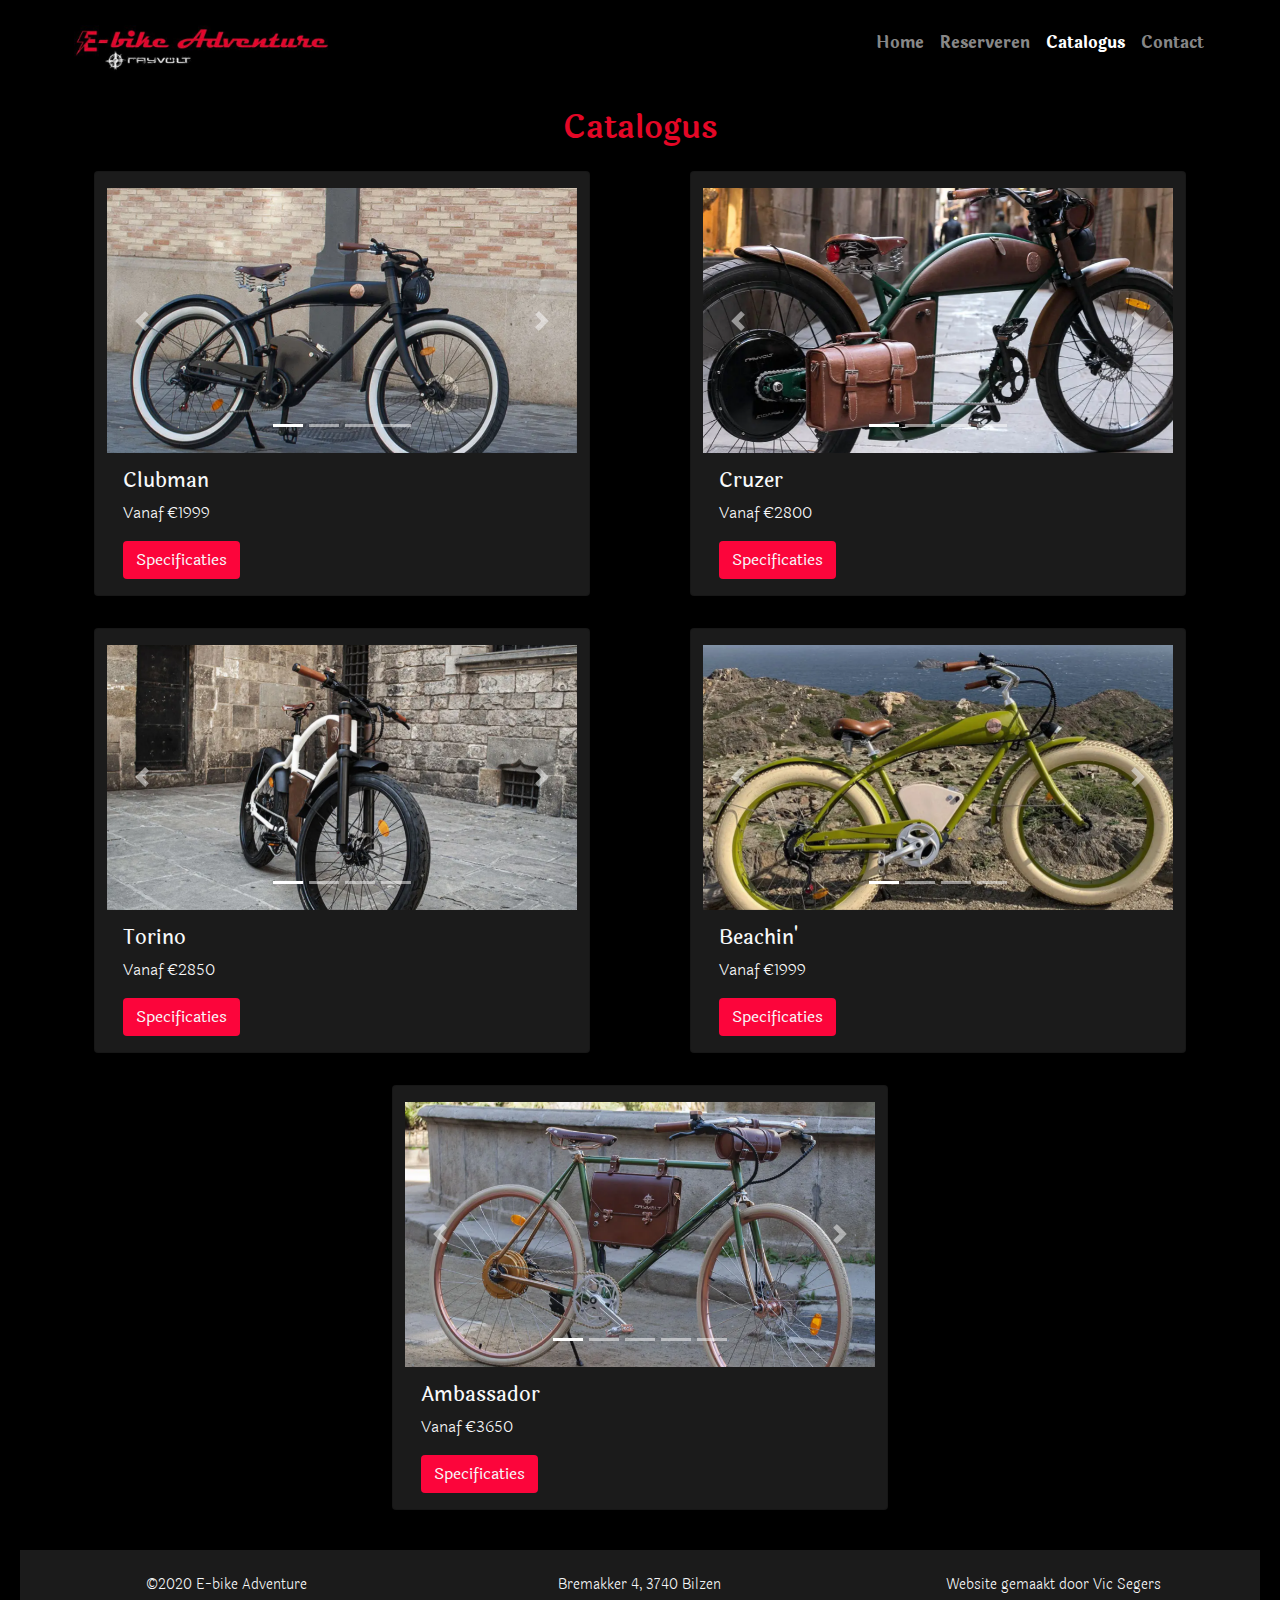
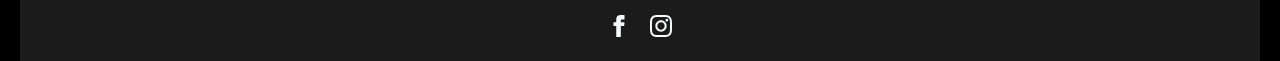
==== catalogus.html @ 477e7f8b "Fixed catalogus image bug" ====
<!DOCTYPE html>
<html lang="nl">
<head>
  <meta charset="UTF-8">
  <meta name="viewport" content="width=device-width, initial-scale=1.0">
  <title>Catalogus - E-bike Adventure</title>
  <link rel="apple-touch-icon" sizes="57x57" href="images/favicon/apple-icon-57x57.png" />
  <link rel="apple-touch-icon" sizes="60x60" href="images/favicon/apple-icon-60x60.png" />
  <link rel="apple-touch-icon" sizes="72x72" href="images/favicon/apple-icon-72x72.png" />
  <link rel="apple-touch-icon" sizes="76x76" href="images/favicon/apple-icon-76x76.png" />
  <link rel="apple-touch-icon" sizes="114x114" href="images/favicon/apple-icon-114x114.png" />
  <link rel="apple-touch-icon" sizes="120x120" href="images/favicon/apple-icon-120x120.png" />
  <link rel="apple-touch-icon" sizes="144x144" href="images/favicon/apple-icon-144x144.png" />
  <link rel="apple-touch-icon" sizes="152x152" href="images/favicon/apple-icon-152x152.png" />
  <link rel="apple-touch-icon" sizes="180x180" href="images/favicon/apple-icon-180x180.png" />
  <link rel="icon" type="image/png" sizes="192x192"  href="images/favicon/android-icon-192x192.png" />
  <link rel="icon" type="image/png" sizes="32x32" href="images/favicon/favicon-32x32.png" />
  <link rel="icon" type="image/png" sizes="96x96" href="images/favicon/favicon-96x96.png" />
  <link rel="icon" type="image/png" sizes="16x16" href="images/favicon/favicon-16x16.png" />
  <link rel="manifest" href="images/favicon/manifest.json" />
  <meta name="msapplication-TileColor" content="#ffffff" />
  <meta name="msapplication-TileImage" content="images/favicon/ms-icon-144x144.png" />
  <meta name="theme-color" content="#ffffff" />
  <link rel="stylesheet" id="Laila-css" href="https://fonts.googleapis.com/css?family=Laila%3A1%2C300%2C400%2C400italic%2C700&amp;ver=5.5.1" type="text/css" media="all">
  <link rel="stylesheet" href="bootstrap/css/bootstrap.min.css" />
  <link rel="stylesheet" href="styles/style.css" />
</head>
<body class="m-auto bg-black text-light">
  <header class="w-100">
    <nav class="w-100 navbar navbar-expand-md navbar-dark px-5 justify-content-between fixed-top m-auto bg-black">
      <a class="navbar-brand mr-auto" href="index.html">
        <img id="logo" src="assets/logos/e-bike-adventure-logo.jpeg" alt="E-bike Adventure logo" />
      </a>
      <button class="navbar-toggler" type="button" data-toggle="collapse" data-target="#navbarNavAltMarkup" aria-controls="navbarNavAltMarkup" aria-expanded="false" aria-label="Toggle navigation">
        <span class="navbar-toggler-icon"></span>
      </button>
      <div class="collapse navbar-collapse ml-auto" id="navbarNavAltMarkup">
        <div class="navbar-nav ml-auto text-right font-weight-bold">
          <a class="nav-item nav-link" href="index.html">Home</a>
          <a class="nav-item nav-link" href="reserveren.html">Reserveren</a>
          <a class="nav-item nav-link active" href="#">Catalogus <span class="sr-only">(current)</span></a>
          <a class="nav-item nav-link" href="contact.html">Contact</a>
        </div>
      </div>
    </nav>
  </header>
  <main class="p-4">
    <section>
      <h2 class="text-center">Catalogus</h2>
      <div class="m-0 w-100 row justify-content-center">
        <!-- Clubman -->
        <div class="card col-lg-5 col-md-12 col-sm-12 my-3 bg-gray pt-3">
          <div id="clubmanCarousel" class="card-img-top carousel slide" data-ride="carousel" data-interval="false">
            <div class="carousel-inner">
              <ol class="carousel-indicators">
                <li data-target="#clubmanCarousel" data-slide-to="0" class="active"></li>
                <li data-target="#clubmanCarousel" data-slide-to="1"></li>
                <li data-target="#clubmanCarousel" data-slide-to="2"></li>
                <li data-target="#clubmanCarousel" data-slide-to="3"></li>
              </ol>
              <div class="carousel-item embed-responsive embed-responsive-16by9 active">
                <img class="embed-responsive-item" src="assets/images/bikes/clubman/clubman1.png" alt="Eerste foto van de Clubman">
              </div>
              <div class="carousel-item embed-responsive embed-responsive-16by9">
                <img class="embed-responsive-item" src="assets/images/bikes/clubman/clubman2.png" alt="Tweede foto van de Clubman">
              </div>
              <div class="carousel-item embed-responsive embed-responsive-16by9">
                <img class="embed-responsive-item" src="assets/images/bikes/clubman/clubman3.png" alt="Derde foto van de Clubman">
              </div>
              <div class="carousel-item embed-responsive embed-responsive-16by9">
                <img class="embed-responsive-item" src="assets/images/bikes/clubman/clubman4.png" alt="Vierde foto van de Clubman">
              </div>
            </div>
            <a class="carousel-control-prev" href="#clubmanCarousel" role="button" data-slide="prev">
              <span class="carousel-control-prev-icon" aria-hidden="true"></span>
              <span class="sr-only">Previous</span>
            </a>
            <a class="carousel-control-next" href="#clubmanCarousel" role="button" data-slide="next">
              <span class="carousel-control-next-icon" aria-hidden="true"></span>
              <span class="sr-only">Next</span>
            </a>
          </div>
          <div class="card-body">
            <h5 class="card-title">Clubman</h5>
            <p class="card-text">Vanaf €1999</p>
            <a href="https://www.rayvoltbike.com/product/clubman/" target="_blank" class="btn text-light bg-red">Specificaties</a>
          </div>
        </div>
        <!-- Cruzer -->
        <div class="card col-lg-5 offset-lg-1 col-md-12 col-sm-12 my-3 bg-gray pt-3">
          <div id="cruzerCarousel" class="card-img-top carousel slide" data-ride="carousel" data-interval="false">
            <div class="carousel-inner">
              <ol class="carousel-indicators">
                <li data-target="#cruzerCarousel" data-slide-to="0" class="active"></li>
                <li data-target="#cruzerCarousel" data-slide-to="1"></li>
                <li data-target="#cruzerCarousel" data-slide-to="2"></li>
                <li data-target="#cruzerCarousel" data-slide-to="3"></li>
              </ol>
              <div class="carousel-item embed-responsive embed-responsive-16by9 active">
                <img class="embed-responsive-item" src="assets/images/bikes/cruzer/cruzer1.png" alt="Eerste foto van de Cruzer">
              </div>
              <div class="carousel-item embed-responsive embed-responsive-16by9">
                <img class="embed-responsive-item" src="assets/images/bikes/cruzer/cruzer2.jpg" alt="Tweede foto van de Cruzer">
              </div>
              <div class="carousel-item embed-responsive embed-responsive-16by9">
                <img class="embed-responsive-item" src="assets/images/bikes/cruzer/cruzer3.png" alt="Derde foto van de Cruzer">
              </div>
              <div class="carousel-item embed-responsive embed-responsive-16by9">
                  <img class="embed-responsive-item" src="assets/images/bikes/cruzer/cruzer4.png" alt="Vierde foto van de Cruzer">
              </div>
            </div>
            <a class="carousel-control-prev" href="#cruzerCarousel" role="button" data-slide="prev">
              <span class="carousel-control-prev-icon" aria-hidden="true"></span>
              <span class="sr-only">Previous</span>
            </a>
            <a class="carousel-control-next" href="#cruzerCarousel" role="button" data-slide="next">
              <span class="carousel-control-next-icon" aria-hidden="true"></span>
              <span class="sr-only">Next</span>
            </a>
          </div>
          <div class="card-body">
            <h5 class="card-title">Cruzer</h5>
            <p class="card-text">Vanaf €2800</p>
            <a href="https://www.rayvoltbike.com/product/cruzer/" target="_blank" class="btn text-light bg-red">Specificaties</a>
          </div>
        </div>
        <!-- Torino -->
        <div class="card col-lg-5 col-md-12 col-sm-12 my-3 bg-gray pt-3">
          <div id="torinoCarousel" class="card-img-top carousel slide" data-ride="carousel" data-interval="false">
            <div class="carousel-inner">
              <ol class="carousel-indicators">
                <li data-target="#torinoCarousel" data-slide-to="0" class="active"></li>
                <li data-target="#torinoCarousel" data-slide-to="1"></li>
                <li data-target="#torinoCarousel" data-slide-to="2"></li>
                <li data-target="#torinoCarousel" data-slide-to="3"></li>
              </ol>
              <div class="carousel-item embed-responsive embed-responsive-16by9 active">
                <img class="embed-responsive-item" src="assets/images/bikes/torino/torino1.png" alt="Eerste foto van de Torino">
              </div>
              <div class="carousel-item embed-responsive embed-responsive-16by9">
                <img class="embed-responsive-item" src="assets/images/bikes/torino/torino2.png" alt="Tweede foto van de Torino">
              </div>
              <div class="carousel-item embed-responsive embed-responsive-16by9">
                <img class="embed-responsive-item" src="assets/images/bikes/torino/torino3.png" alt="Derde foto van de Torino">
              </div>
              <div class="carousel-item embed-responsive embed-responsive-16by9">
                <img class="embed-responsive-item" src="assets/images/bikes/torino/torino4.png" alt="Vierde foto van de Torino">
              </div>
              <div class="carousel-item embed-responsive embed-responsive-16by9">
                <img class="embed-responsive-item" src="assets/images/bikes/torino/torino5.png" alt="Vijfde foto van de Torino">
              </div>
            </div>
            <a class="carousel-control-prev" href="#torinoCarousel" role="button" data-slide="prev">
              <span class="carousel-control-prev-icon" aria-hidden="true"></span>
              <span class="sr-only">Previous</span>
            </a>
            <a class="carousel-control-next" href="#torinoCarousel" role="button" data-slide="next">
              <span class="carousel-control-next-icon" aria-hidden="true"></span>
              <span class="sr-only">Next</span>
            </a>
          </div>
          <div class="card-body">
            <h5 class="card-title">Torino</h5>
            <p class="card-text">Vanaf €2850</p>
            <a href="https://www.rayvoltbike.com/product/torino/" target="_blank" class="btn text-light bg-red">Specificaties</a>
          </div>
        </div>
        <!-- Beachin' -->
        <div class="card col-lg-5 offset-lg-1 col-md-12 col-sm-12 my-3 bg-gray pt-3">
          <div id="beachinCarousel" class="card-img-top carousel slide" data-ride="carousel" data-interval="false">
            <ol class="carousel-indicators">
              <li data-target="#beachinCarousel" data-slide-to="0" class="active"></li>
              <li data-target="#beachinCarousel" data-slide-to="1"></li>
              <li data-target="#beachinCarousel" data-slide-to="2"></li>
              <li data-target="#beachinCarousel" data-slide-to="3"></li>
            </ol>
            <div class="carousel-inner">
              <div class="carousel-item embed-responsive embed-responsive-16by9 active">
                <img class="embed-responsive-item" src="assets/images/bikes/beachin/beachin1.png" alt="Eerste foto van de Beachn'">
              </div>
              <div class="carousel-item embed-responsive embed-responsive-16by9">
                <img class="embed-responsive-item" src="assets/images/bikes/beachin/beachin2.png" alt="Tweede foto van de Beachn'">
              </div>
              <div class="carousel-item embed-responsive embed-responsive-16by9">
                <img class="embed-responsive-item" src="assets/images/bikes/beachin/beachin3.png" alt="Derde foto van de Beachn'">
              </div>
              <div class="carousel-item embed-responsive embed-responsive-16by9">
                <img class="embed-responsive-item" src="assets/images/bikes/beachin/beachin4.png" alt="Vierde foto van de Beachn'">
              </div>
            </div>
            <a class="carousel-control-prev" href="#beachinCarousel" role="button" data-slide="prev">
              <span class="carousel-control-prev-icon" aria-hidden="true"></span>
              <span class="sr-only">Previous</span>
            </a>
            <a class="carousel-control-next" href="#beachinCarousel" role="button" data-slide="next">
              <span class="carousel-control-next-icon" aria-hidden="true"></span>
              <span class="sr-only">Next</span>
            </a>
          </div>
          <div class="card-body">
            <h5 class="card-title">Beachin'</h5>
            <p class="card-text">Vanaf €1999</p>
            <a href="https://www.rayvoltbike.com/product/beachin/" target="_blank" class="btn text-light bg-red">Specificaties</a>
          </div>
        </div>
        <!-- Ambassador -->
        <div class="card col-lg-5 col-md-12 col-sm-12 my-3 bg-gray pt-3">
          <div id="ambassadorCarousel" class="card-img-top carousel slide" data-ride="carousel" data-interval="false" data-touch="true">
            <div class="carousel-inner">
              <ol class="carousel-indicators">
                <li data-target="#ambassadorCarousel" data-slide-to="0" class="active"></li>
                <li data-target="#ambassadorCarousel" data-slide-to="1"></li>
                <li data-target="#ambassadorCarousel" data-slide-to="2"></li>
                <li data-target="#ambassadorCarousel" data-slide-to="3"></li>
                <li data-target="#ambassadorCarousel" data-slide-to="4"></li>
              </ol>
              <div class="carousel-item embed-responsive embed-responsive-16by9 active">
                <div class="embed-responsive-item">
                  <img class="embed-responsive-item" src="assets/images/bikes/ambassador/ambassador1.png" alt="Eerste foto van de Ambassador">
                </div>
              </div>
              <div class="carousel-item embed-responsive embed-responsive-16by9">
                <div class="embed-responsive-item">
                  <img class="embed-responsive-item" src="assets/images/bikes/ambassador/ambassador2.jpg" alt="Tweede foto van de Ambassador">
                </div>
              </div>
              <div class="carousel-item embed-responsive embed-responsive-16by9">
                <div class="embed-responsive-item">
                  <img class="embed-responsive-item" src="assets/images/bikes/ambassador/ambassador3.png" alt="Derde foto van de Ambassador">
                </div>
              </div>
              <div class="carousel-item embed-responsive embed-responsive-16by9">
                <div class="embed-responsive-item">
                  <img class="embed-responsive-item" src="assets/images/bikes/ambassador/ambassador4.png" alt="Vierde foto van de Ambassador">
                </div>
              </div>
              <div class="carousel-item embed-responsive embed-responsive-16by9">
                <div class="embed-responsive-item">
                  <img class="embed-responsive-item" src="assets/images/bikes/ambassador/ambassador5.png" alt="Vijfde foto van de Ambassador">
                </div>
              </div>
            </div>
            <a class="carousel-control-prev" href="#ambassadorCarousel" role="button" data-slide="prev">
              <span class="carousel-control-prev-icon" aria-hidden="true"></span>
              <span class="sr-only">Previous</span>
            </a>
            <a class="carousel-control-next" href="#ambassadorCarousel" role="button" data-slide="next">
              <span class="carousel-control-next-icon" aria-hidden="true"></span>
              <span class="sr-only">Next</span>
            </a>
          </div>
          <div class="card-body">
            <h5 class="card-title">Ambassador</h5>
            <p class="card-text">Vanaf €3650</p>
            <a href="https://www.rayvoltbike.com/product/ambassador/" target="_blank" class="btn text-light bg-red">Specificaties</a>
          </div>
        </div>
      </div>
    </section>
  </main>
  <footer class="page-footer py-4 small bg-gray row w-100 m-0">
    <div class="mb-1 text-center col-md-4 col-sm-12 col-12">©2020 E-bike Adventure</div>
    <div class="mb-1 text-center col-md-4 col-sm-12 col-12">Bremakker 4, 3740 Bilzen</div>
    <div class="mb-1 text-center col-md-4 col-sm-12 col-12">Website gemaakt door Vic Segers</div>
    <div class="mt-3 text-center col-12">
      <a href="https://www.facebook.com/ebikeadventure.be" target="_blank" class="mx-2 text-decoration-none">
        <svg xmlns="http://www.w3.org/2000/svg" width="22" height="22" viewBox="0 0 24 24" fill="#f8f9fa">
          <path d="M9 8h-3v4h3v12h5v-12h3.642l.358-4h-4v-1.667c0-.955.192-1.333 1.115-1.333h2.885v-5h-3.808c-3.596 0-5.192 1.583-5.192 4.615v3.385z"/>
        </svg>
      </a>
      <a href="https://www.instagram.com/ebikeadventure.be/" target="_blank" class="mx-2 text-decoration-none">
        <svg xmlns="http://www.w3.org/2000/svg" width="22" height="22" viewBox="0 0 24 24" fill="#f8f9fa">
          <path d="M12 2.163c3.204 0 3.584.012 4.85.07 3.252.148 4.771 1.691 4.919 4.919.058 1.265.069 1.645.069 4.849 0 3.205-.012 3.584-.069 4.849-.149 3.225-1.664 4.771-4.919 4.919-1.266.058-1.644.07-4.85.07-3.204 0-3.584-.012-4.849-.07-3.26-.149-4.771-1.699-4.919-4.92-.058-1.265-.07-1.644-.07-4.849 0-3.204.013-3.583.07-4.849.149-3.227 1.664-4.771 4.919-4.919 1.266-.057 1.645-.069 4.849-.069zm0-2.163c-3.259 0-3.667.014-4.947.072-4.358.2-6.78 2.618-6.98 6.98-.059 1.281-.073 1.689-.073 4.948 0 3.259.014 3.668.072 4.948.2 4.358 2.618 6.78 6.98 6.98 1.281.058 1.689.072 4.948.072 3.259 0 3.668-.014 4.948-.072 4.354-.2 6.782-2.618 6.979-6.98.059-1.28.073-1.689.073-4.948 0-3.259-.014-3.667-.072-4.947-.196-4.354-2.617-6.78-6.979-6.98-1.281-.059-1.69-.073-4.949-.073zm0 5.838c-3.403 0-6.162 2.759-6.162 6.162s2.759 6.163 6.162 6.163 6.162-2.759 6.162-6.163c0-3.403-2.759-6.162-6.162-6.162zm0 10.162c-2.209 0-4-1.79-4-4 0-2.209 1.791-4 4-4s4 1.791 4 4c0 2.21-1.791 4-4 4zm6.406-11.845c-.796 0-1.441.645-1.441 1.44s.645 1.44 1.441 1.44c.795 0 1.439-.645 1.439-1.44s-.644-1.44-1.439-1.44z"/>
        </svg>
      </a>
    </div>
  </footer>
  <script src="bootstrap/js/bootstrap.min.js"></script>
</body>
</html>
---- styles/style.css ----
.bg-red {
  background-color: #fc053b;
}

a.bg-red:hover, button.bg-red:hover {
  background-color: #d10020;
}

.list-group-item.active {
  background-color: #fc053b;
  border-color: #fc053b;
  color: #ffffff  !important;
  font-weight: 300 !important;
}

.list-group-item:hover {
  color: #000000;
  font-weight: 600;
}

.list-group-item:first-child {
  border-top-right-radius: 0;
  border-bottom-left-radius: inherit;
}

.list-group-item:last-child {
  border-top-right-radius: inherit;
  border-bottom-left-radius: 0;
}

img.embed-responsive-item,
section#ambiance img.embed-responsive-item {
  object-fit: cover;
}

.bg-gray {
  background-color: #1b1b1b;
}

img#logo {
  height: 3em;
  max-width: calc(100vw - (56px + 2 * 3em));
  object-fit: scale-down;
}

.bg-black {
  background-color: #000000;
}

.color-gray {
  color: #495057;
}

.color-red {
  color: #fc053b;
}

.color-black {
  color: #000000;
}

body {
  font-family: "Laila", Arial, Tahoma, sans-serif;
  font-weight: 300;
  overflow-x: hidden;
}

body, nav {
  max-width: 1240px;
}

header {
  margin-top: 85px;
}

header img#banner {
  width: 100%;
  height: 35vh;
  object-fit: cover;
}

h2 {
  color: rgb(228, 7, 38);
  font-weight: 600;
}

form div.form-group.required label:after {
  content: '*';
  color: red;
}

@media only screen and (max-width: 690px) {
  a.list-group-item.list-group-item-action {
    text-align: center !important;
  }
}
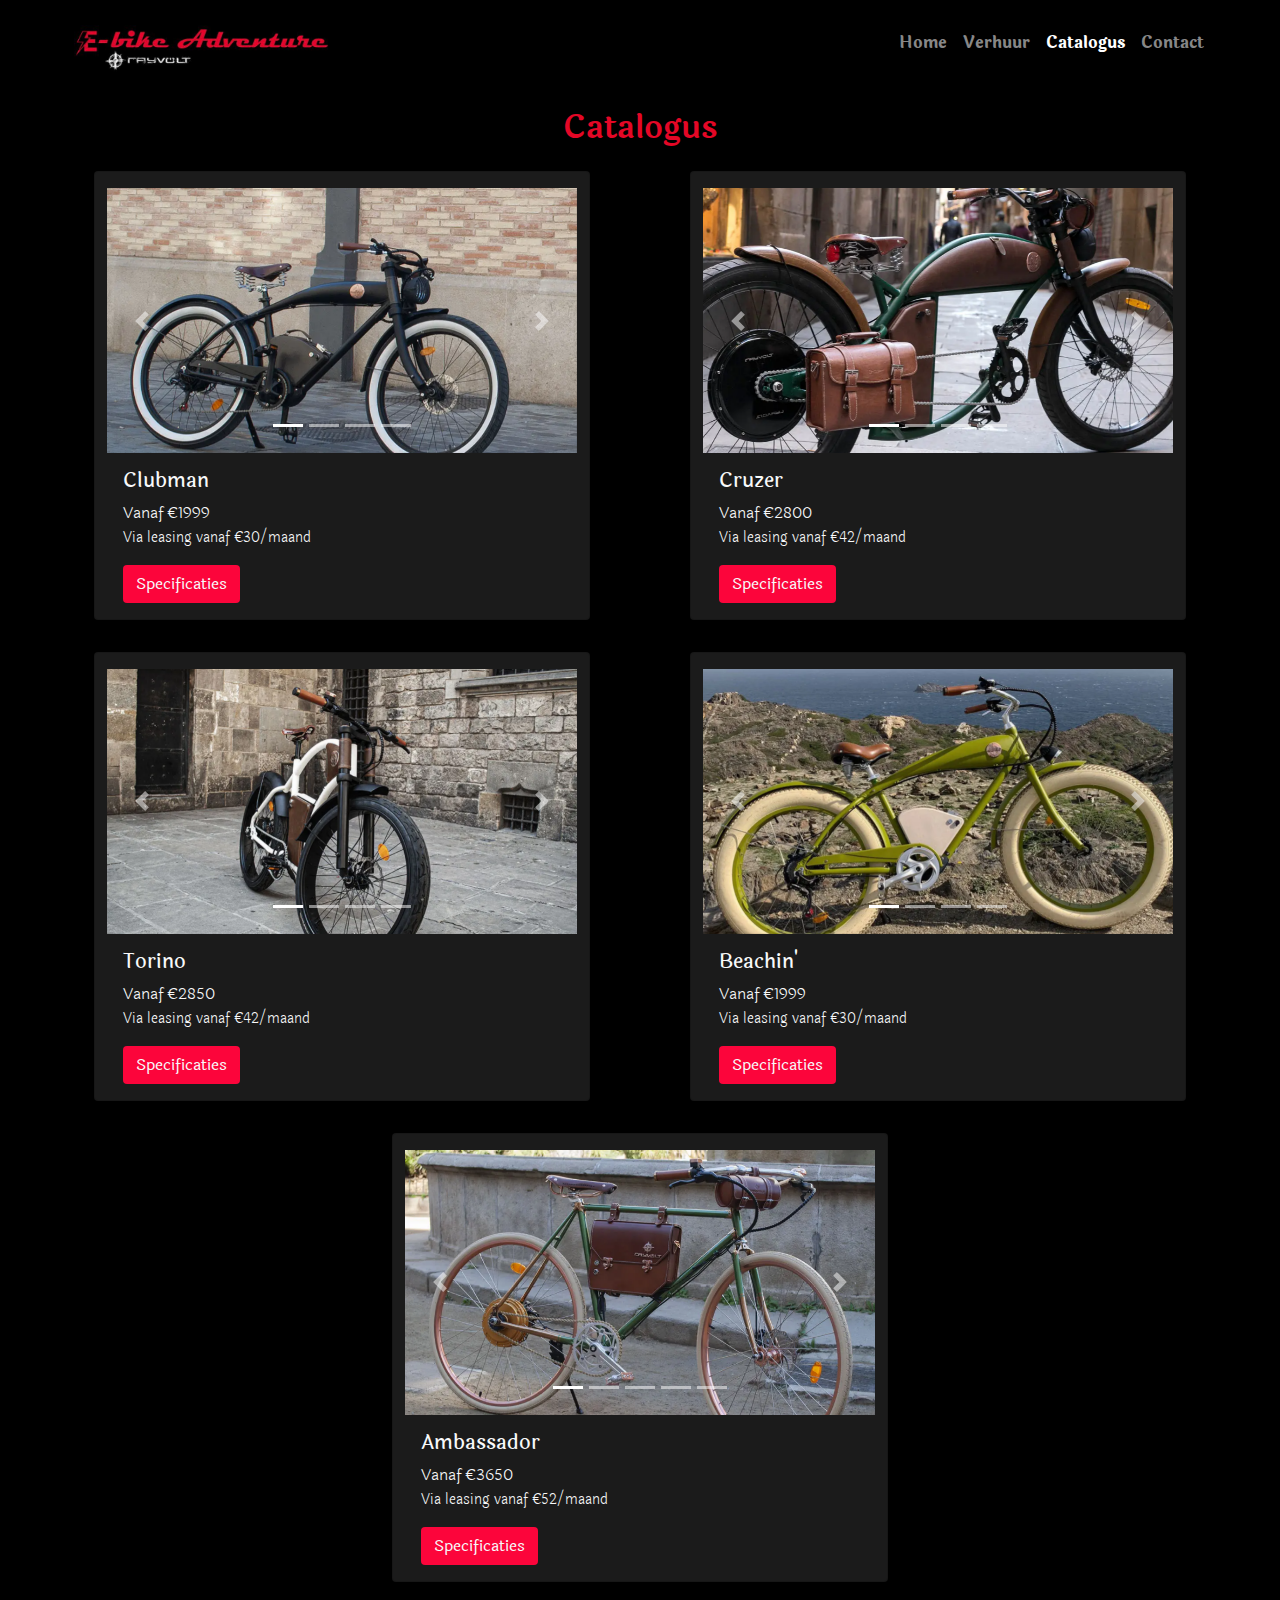
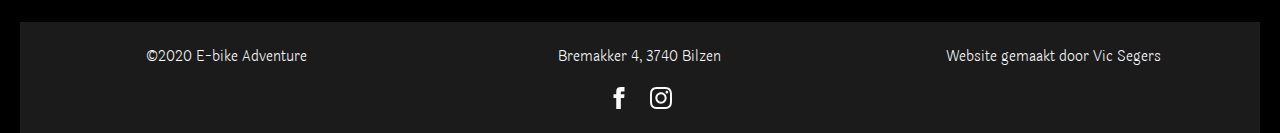
==== commit 4deb649a: "Changed reserveren to verhuur, added leasing prices" ====
--- a/catalogus.html
+++ b/catalogus.html
@@ -4,22 +4,22 @@
   <meta charset="UTF-8">
   <meta name="viewport" content="width=device-width, initial-scale=1.0">
   <title>Catalogus - E-bike Adventure</title>
-  <link rel="apple-touch-icon" sizes="57x57" href="images/favicon/apple-icon-57x57.png" />
-  <link rel="apple-touch-icon" sizes="60x60" href="images/favicon/apple-icon-60x60.png" />
-  <link rel="apple-touch-icon" sizes="72x72" href="images/favicon/apple-icon-72x72.png" />
-  <link rel="apple-touch-icon" sizes="76x76" href="images/favicon/apple-icon-76x76.png" />
-  <link rel="apple-touch-icon" sizes="114x114" href="images/favicon/apple-icon-114x114.png" />
-  <link rel="apple-touch-icon" sizes="120x120" href="images/favicon/apple-icon-120x120.png" />
-  <link rel="apple-touch-icon" sizes="144x144" href="images/favicon/apple-icon-144x144.png" />
-  <link rel="apple-touch-icon" sizes="152x152" href="images/favicon/apple-icon-152x152.png" />
-  <link rel="apple-touch-icon" sizes="180x180" href="images/favicon/apple-icon-180x180.png" />
-  <link rel="icon" type="image/png" sizes="192x192"  href="images/favicon/android-icon-192x192.png" />
-  <link rel="icon" type="image/png" sizes="32x32" href="images/favicon/favicon-32x32.png" />
-  <link rel="icon" type="image/png" sizes="96x96" href="images/favicon/favicon-96x96.png" />
-  <link rel="icon" type="image/png" sizes="16x16" href="images/favicon/favicon-16x16.png" />
-  <link rel="manifest" href="images/favicon/manifest.json" />
+  <link rel="apple-touch-icon" sizes="57x57" href="assets/favicon/apple-icon-57x57.png" />
+  <link rel="apple-touch-icon" sizes="60x60" href="assets/favicon/apple-icon-60x60.png" />
+  <link rel="apple-touch-icon" sizes="72x72" href="assets/favicon/apple-icon-72x72.png" />
+  <link rel="apple-touch-icon" sizes="76x76" href="assets/favicon/apple-icon-76x76.png" />
+  <link rel="apple-touch-icon" sizes="114x114" href="assets/favicon/apple-icon-114x114.png" />
+  <link rel="apple-touch-icon" sizes="120x120" href="assets/favicon/apple-icon-120x120.png" />
+  <link rel="apple-touch-icon" sizes="144x144" href="assets/favicon/apple-icon-144x144.png" />
+  <link rel="apple-touch-icon" sizes="152x152" href="assets/favicon/apple-icon-152x152.png" />
+  <link rel="apple-touch-icon" sizes="180x180" href="assets/favicon/apple-icon-180x180.png" />
+  <link rel="icon" type="image/png" sizes="192x192"  href="assets/favicon/android-icon-192x192.png" />
+  <link rel="icon" type="image/png" sizes="32x32" href="assets/favicon/favicon-32x32.png" />
+  <link rel="icon" type="image/png" sizes="96x96" href="assets/favicon/favicon-96x96.png" />
+  <link rel="icon" type="image/png" sizes="16x16" href="assets/favicon/favicon-16x16.png" />
+  <link rel="manifest" href="assets/favicon/manifest.json" />
   <meta name="msapplication-TileColor" content="#ffffff" />
-  <meta name="msapplication-TileImage" content="images/favicon/ms-icon-144x144.png" />
+  <meta name="msapplication-TileImage" content="assets/favicon/ms-icon-144x144.png" />
   <meta name="theme-color" content="#ffffff" />
   <link rel="stylesheet" id="Laila-css" href="https://fonts.googleapis.com/css?family=Laila%3A1%2C300%2C400%2C400italic%2C700&amp;ver=5.5.1" type="text/css" media="all">
   <link rel="stylesheet" href="bootstrap/css/bootstrap.min.css" />
@@ -28,7 +28,7 @@
 <body class="m-auto bg-black text-light">
   <header class="w-100">
     <nav class="w-100 navbar navbar-expand-md navbar-dark px-5 justify-content-between fixed-top m-auto bg-black">
-      <a class="navbar-brand mr-auto" href="index.html">
+      <a class="navbar-brand mr-auto" href="/">
         <img id="logo" src="assets/logos/e-bike-adventure-logo.jpeg" alt="E-bike Adventure logo" />
       </a>
       <button class="navbar-toggler" type="button" data-toggle="collapse" data-target="#navbarNavAltMarkup" aria-controls="navbarNavAltMarkup" aria-expanded="false" aria-label="Toggle navigation">
@@ -36,10 +36,10 @@
       </button>
       <div class="collapse navbar-collapse ml-auto" id="navbarNavAltMarkup">
         <div class="navbar-nav ml-auto text-right font-weight-bold">
-          <a class="nav-item nav-link" href="index.html">Home</a>
-          <a class="nav-item nav-link" href="reserveren.html">Reserveren</a>
-          <a class="nav-item nav-link active" href="#">Catalogus <span class="sr-only">(current)</span></a>
-          <a class="nav-item nav-link" href="contact.html">Contact</a>
+          <a class="nav-item nav-link" href="/">Home</a>
+          <a class="nav-item nav-link" href="verhuur">Verhuur</a>
+          <a class="nav-item nav-link active" href="catalogus">Catalogus <span class="sr-only">(current)</span></a>
+          <a class="nav-item nav-link" href="contact">Contact</a>
         </div>
       </div>
     </nav>
@@ -59,16 +59,16 @@
                 <li data-target="#clubmanCarousel" data-slide-to="3"></li>
               </ol>
               <div class="carousel-item embed-responsive embed-responsive-16by9 active">
-                <img class="embed-responsive-item" src="assets/images/bikes/clubman/clubman1.png" alt="Eerste foto van de Clubman">
-              </div>
-              <div class="carousel-item embed-responsive embed-responsive-16by9">
-                <img class="embed-responsive-item" src="assets/images/bikes/clubman/clubman2.png" alt="Tweede foto van de Clubman">
-              </div>
-              <div class="carousel-item embed-responsive embed-responsive-16by9">
-                <img class="embed-responsive-item" src="assets/images/bikes/clubman/clubman3.png" alt="Derde foto van de Clubman">
-              </div>
-              <div class="carousel-item embed-responsive embed-responsive-16by9">
-                <img class="embed-responsive-item" src="assets/images/bikes/clubman/clubman4.png" alt="Vierde foto van de Clubman">
+                <img class="embed-responsive-item" src="assets/images/bikes/clubman/clubman1.png" alt="Eerste foto van de Clubman" data-toggle="modal" data-target="#clubmanFirstModal" data-slide-to="0">
+              </div>
+              <div class="carousel-item embed-responsive embed-responsive-16by9">
+                <img class="embed-responsive-item" src="assets/images/bikes/clubman/clubman2.png" alt="Tweede foto van de Clubman" data-toggle="modal" data-target="#clubmanModal" data-slide-to="1">
+              </div>
+              <div class="carousel-item embed-responsive embed-responsive-16by9">
+                <img class="embed-responsive-item" src="assets/images/bikes/clubman/clubman3.png" alt="Derde foto van de Clubman" data-toggle="modal" data-target="#clubmanModal" data-slide-to="2">
+              </div>
+              <div class="carousel-item embed-responsive embed-responsive-16by9">
+                <img class="embed-responsive-item" src="assets/images/bikes/clubman/clubman4.png" alt="Vierde foto van de Clubman" data-toggle="modal" data-target="#clubmanModal" data-slide-to="3">
               </div>
             </div>
             <a class="carousel-control-prev" href="#clubmanCarousel" role="button" data-slide="prev">
@@ -82,7 +82,7 @@
           </div>
           <div class="card-body">
             <h5 class="card-title">Clubman</h5>
-            <p class="card-text">Vanaf €1999</p>
+            <p class="card-text">Vanaf €1999<br /><span class="small">Via leasing vanaf €30/maand</span></p>
             <a href="https://www.rayvoltbike.com/product/clubman/" target="_blank" class="btn text-light bg-red">Specificaties</a>
           </div>
         </div>
@@ -120,7 +120,7 @@
           </div>
           <div class="card-body">
             <h5 class="card-title">Cruzer</h5>
-            <p class="card-text">Vanaf €2800</p>
+            <p class="card-text">Vanaf €2800<br /><span class="small">Via leasing vanaf €42/maand</span></p>
             <a href="https://www.rayvoltbike.com/product/cruzer/" target="_blank" class="btn text-light bg-red">Specificaties</a>
           </div>
         </div>
@@ -161,7 +161,7 @@
           </div>
           <div class="card-body">
             <h5 class="card-title">Torino</h5>
-            <p class="card-text">Vanaf €2850</p>
+            <p class="card-text">Vanaf €2850<br /><span class="small">Via leasing vanaf €42/maand</span></p>
             <a href="https://www.rayvoltbike.com/product/torino/" target="_blank" class="btn text-light bg-red">Specificaties</a>
           </div>
         </div>
@@ -199,7 +199,7 @@
           </div>
           <div class="card-body">
             <h5 class="card-title">Beachin'</h5>
-            <p class="card-text">Vanaf €1999</p>
+            <p class="card-text">Vanaf €1999<br /><span class="small">Via leasing vanaf €30/maand</span></p>
             <a href="https://www.rayvoltbike.com/product/beachin/" target="_blank" class="btn text-light bg-red">Specificaties</a>
           </div>
         </div>
@@ -251,7 +251,7 @@
           </div>
           <div class="card-body">
             <h5 class="card-title">Ambassador</h5>
-            <p class="card-text">Vanaf €3650</p>
+            <p class="card-text">Vanaf €3650<br /><span class="small">Via leasing vanaf €52/maand</span></p>
             <a href="https://www.rayvoltbike.com/product/ambassador/" target="_blank" class="btn text-light bg-red">Specificaties</a>
           </div>
         </div>
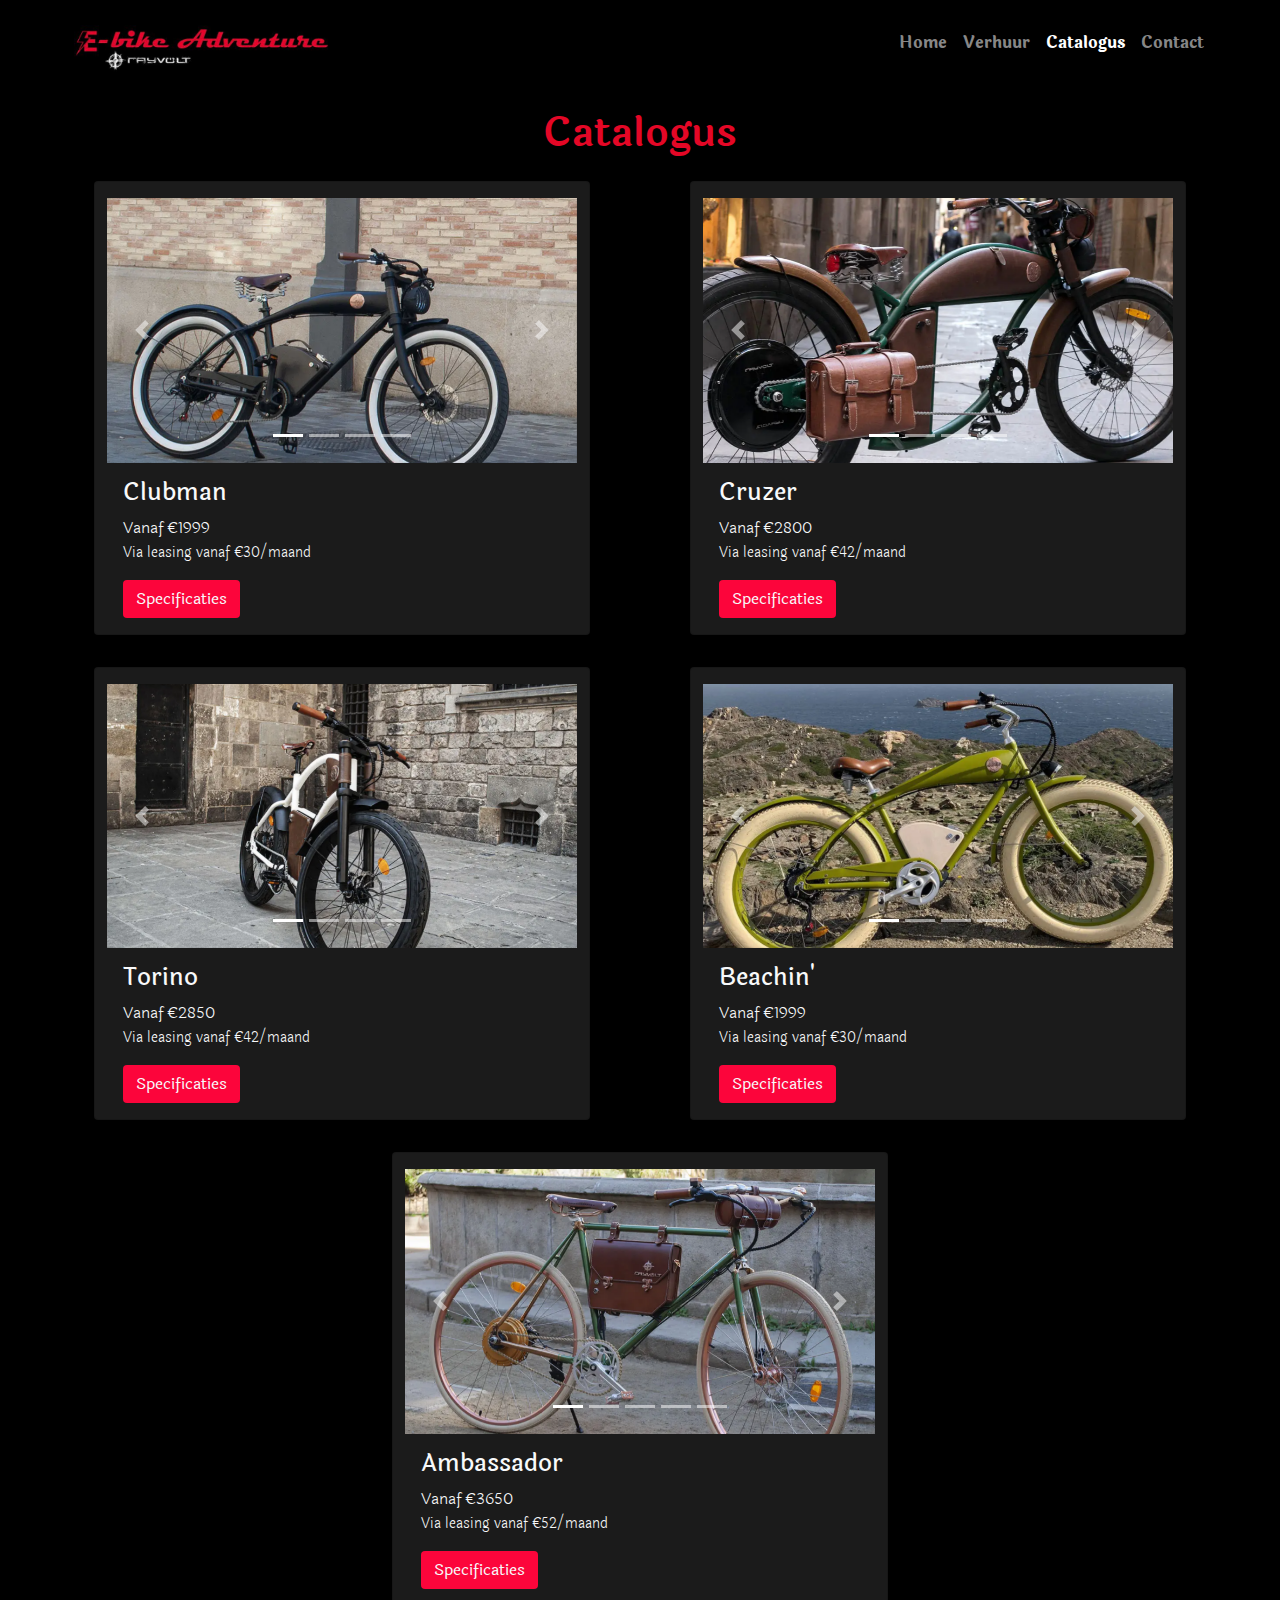
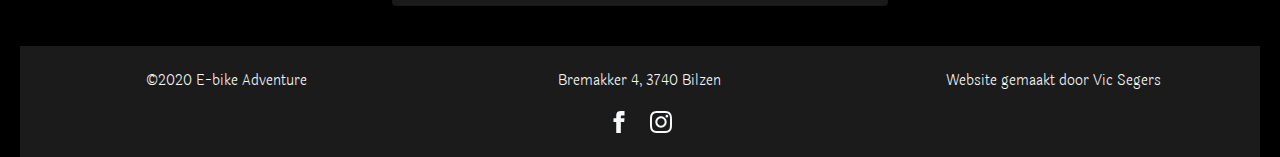
==== commit dfb8fc82: "Increased headers, added alts, fixed contact padding, and added date/time reservation" ====
--- a/catalogus.html
+++ b/catalogus.html
@@ -46,7 +46,7 @@
   </header>
   <main class="p-4">
     <section>
-      <h2 class="text-center">Catalogus</h2>
+      <h1 class="text-center">Catalogus</h1>
       <div class="m-0 w-100 row justify-content-center">
         <!-- Clubman -->
         <div class="card col-lg-5 col-md-12 col-sm-12 my-3 bg-gray pt-3">
@@ -81,9 +81,9 @@
             </a>
           </div>
           <div class="card-body">
-            <h5 class="card-title">Clubman</h5>
+            <h4 class="card-title">Clubman</h4>
             <p class="card-text">Vanaf €1999<br /><span class="small">Via leasing vanaf €30/maand</span></p>
-            <a href="https://www.rayvoltbike.com/product/clubman/" target="_blank" class="btn text-light bg-red">Specificaties</a>
+            <a href="https://www.rayvoltbike.com/producto/clubman/" target="_blank" class="btn text-light bg-red">Specificaties</a>
           </div>
         </div>
         <!-- Cruzer -->
@@ -119,9 +119,9 @@
             </a>
           </div>
           <div class="card-body">
-            <h5 class="card-title">Cruzer</h5>
+            <h4 class="card-title">Cruzer</h5>
             <p class="card-text">Vanaf €2800<br /><span class="small">Via leasing vanaf €42/maand</span></p>
-            <a href="https://www.rayvoltbike.com/product/cruzer/" target="_blank" class="btn text-light bg-red">Specificaties</a>
+            <a href="https://www.rayvoltbike.com/producto/cruzer/" target="_blank" class="btn text-light bg-red">Specificaties</a>
           </div>
         </div>
         <!-- Torino -->
@@ -160,9 +160,9 @@
             </a>
           </div>
           <div class="card-body">
-            <h5 class="card-title">Torino</h5>
+            <h4 class="card-title">Torino</h4>
             <p class="card-text">Vanaf €2850<br /><span class="small">Via leasing vanaf €42/maand</span></p>
-            <a href="https://www.rayvoltbike.com/product/torino/" target="_blank" class="btn text-light bg-red">Specificaties</a>
+            <a href="https://www.rayvoltbike.com/producto/torino/" target="_blank" class="btn text-light bg-red">Specificaties</a>
           </div>
         </div>
         <!-- Beachin' -->
@@ -198,9 +198,9 @@
             </a>
           </div>
           <div class="card-body">
-            <h5 class="card-title">Beachin'</h5>
+            <h4 class="card-title">Beachin'</h4>
             <p class="card-text">Vanaf €1999<br /><span class="small">Via leasing vanaf €30/maand</span></p>
-            <a href="https://www.rayvoltbike.com/product/beachin/" target="_blank" class="btn text-light bg-red">Specificaties</a>
+            <a href="https://www.rayvoltbike.com/producto/beachin/" target="_blank" class="btn text-light bg-red">Specificaties</a>
           </div>
         </div>
         <!-- Ambassador -->
@@ -250,9 +250,9 @@
             </a>
           </div>
           <div class="card-body">
-            <h5 class="card-title">Ambassador</h5>
+            <h4 class="card-title">Ambassador</h4>
             <p class="card-text">Vanaf €3650<br /><span class="small">Via leasing vanaf €52/maand</span></p>
-            <a href="https://www.rayvoltbike.com/product/ambassador/" target="_blank" class="btn text-light bg-red">Specificaties</a>
+            <a href="https://www.rayvoltbike.com/producto/ambassador/" target="_blank" class="btn text-light bg-red">Specificaties</a>
           </div>
         </div>
       </div>
@@ -277,4 +277,4 @@
   </footer>
   <script src="bootstrap/js/bootstrap.min.js"></script>
 </body>
-</html>+</html>
--- a/styles/style.css
+++ b/styles/style.css
@@ -79,7 +79,7 @@
   object-fit: cover;
 }
 
-h2 {
+h1,h2 {
   color: rgb(228, 7, 38);
   font-weight: 600;
 }
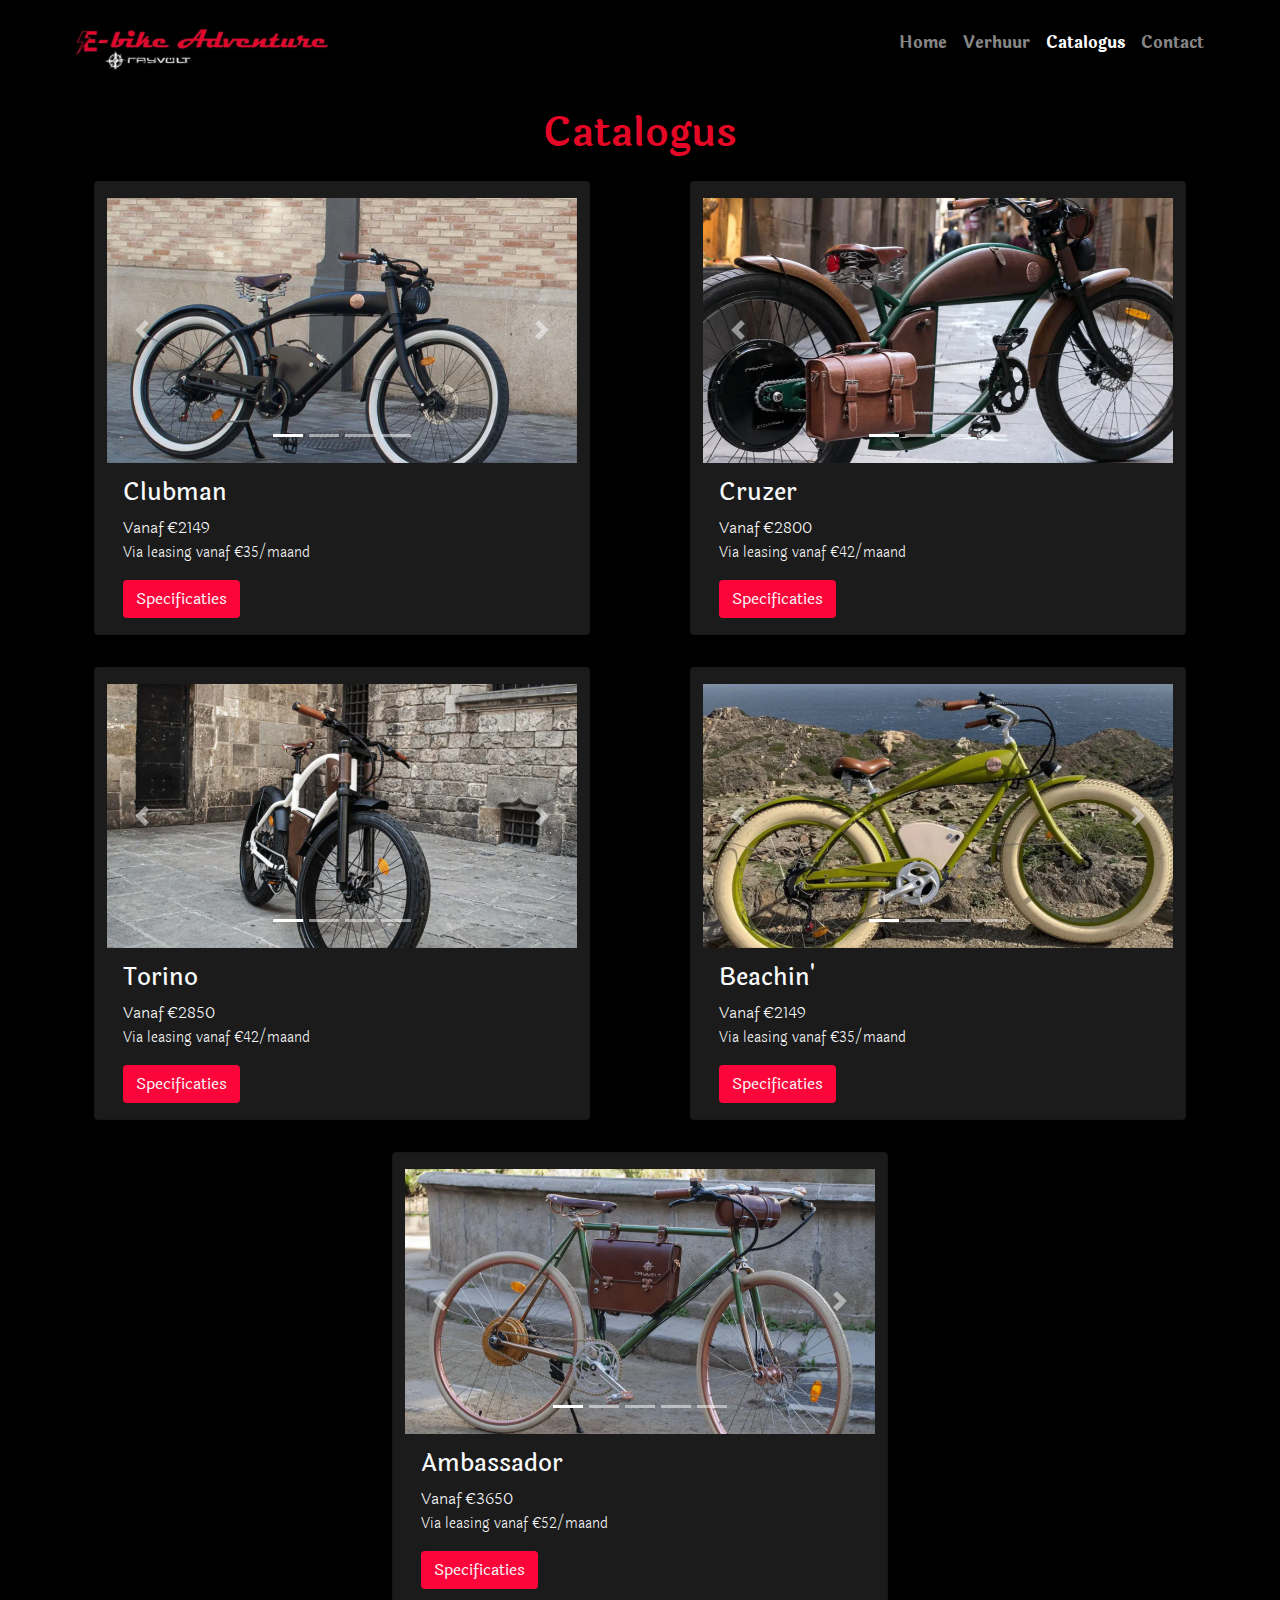
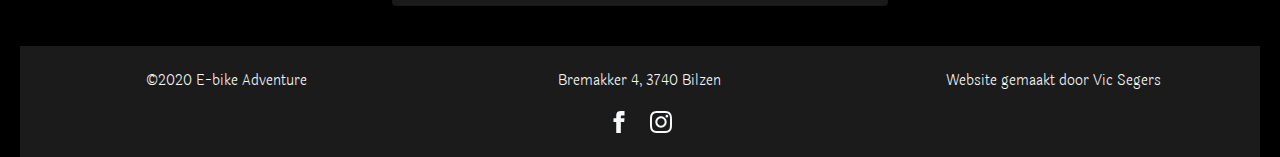
==== commit b1f625dc: "Beauty fixes, tooltip, rental, ajusting pricing" ====
--- a/catalogus.html
+++ b/catalogus.html
@@ -82,7 +82,7 @@
           </div>
           <div class="card-body">
             <h4 class="card-title">Clubman</h4>
-            <p class="card-text">Vanaf €1999<br /><span class="small">Via leasing vanaf €30/maand</span></p>
+            <p class="card-text">Vanaf €2149<br /><span class="small">Via leasing vanaf €35/maand</span></p>
             <a href="https://www.rayvoltbike.com/producto/clubman/" target="_blank" class="btn text-light bg-red">Specificaties</a>
           </div>
         </div>
@@ -199,7 +199,7 @@
           </div>
           <div class="card-body">
             <h4 class="card-title">Beachin'</h4>
-            <p class="card-text">Vanaf €1999<br /><span class="small">Via leasing vanaf €30/maand</span></p>
+            <p class="card-text">Vanaf €2149<br /><span class="small">Via leasing vanaf €35/maand</span></p>
             <a href="https://www.rayvoltbike.com/producto/beachin/" target="_blank" class="btn text-light bg-red">Specificaties</a>
           </div>
         </div>
--- a/styles/style.css
+++ b/styles/style.css
@@ -65,6 +65,18 @@
   overflow-x: hidden;
 }
 
+main {
+  /* header height: 86px, footer height md: 111.42px */
+  min-height: calc(100vh - 86px - 111.42px);
+}
+
+@media only screen and (max-width: 768px) {
+  main {
+    /* header height: 86px, footer height sm: 161.42px */
+    min-height: calc(100vh - 86px - 161.42px);
+  }
+}
+
 body, nav {
   max-width: 1240px;
 }
@@ -94,3 +106,47 @@
     text-align: center !important;
   }
 }
+
+
+/*TOOLTIP*/
+
+.tt {
+  position: relative;
+}
+
+.tt .tt-t {
+  font-size: 1em;
+  line-height: 1.5em;
+  visibility: hidden;
+  max-width: 600px;
+  background-color: gray;
+  text-align: center;
+  border-radius: 6px;
+  padding: 10px;
+  position: absolute;
+  z-index: 1;
+  bottom: 125%;
+  left: 50%;
+  margin: 0 0 0 -105px;
+  opacity: 0;
+  transition: .3s;
+  transform: translate3d(0px, 20px, 0px);
+  width: 210px;
+}
+
+.tt .tt-t::after {
+  content: "";
+  position: absolute;
+  top: 100%;
+  left: 50%;
+  margin-left: -5px;
+  border-width: 5px;
+  border-style: solid;
+  border-color: gray transparent transparent transparent;
+}
+
+.tt:hover .tt-t {
+  visibility: visible;
+  opacity: 1;
+  transform: translate3d(0px, 0px, 0px);
+}